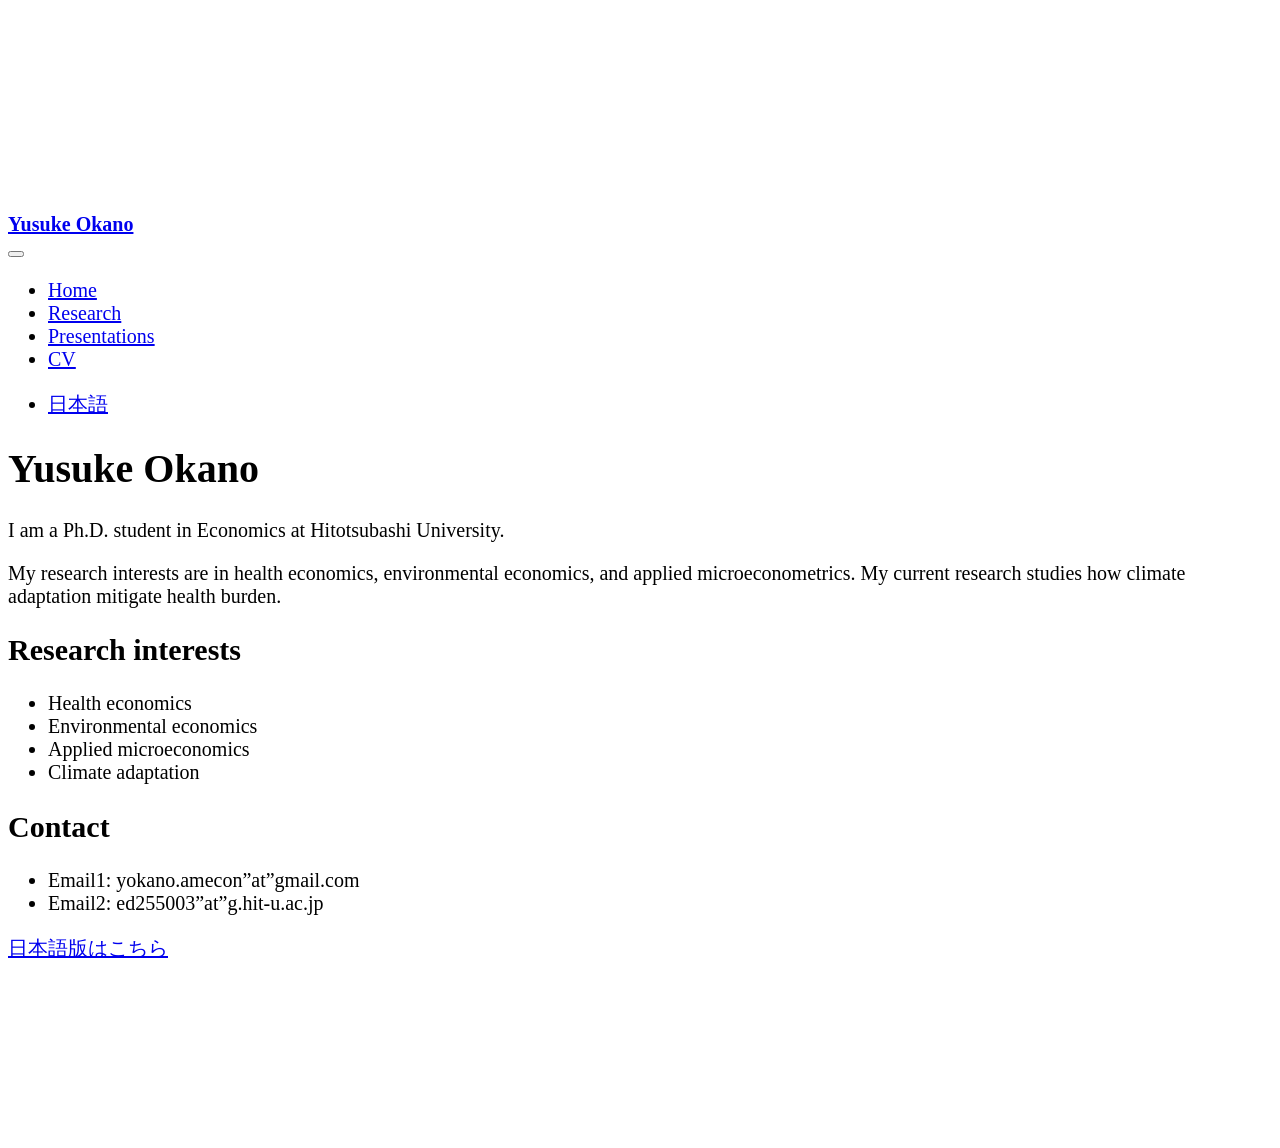
==== index.html @ 9a0e50be "Built site for gh-pages" ====
<!DOCTYPE html>
<html xmlns="http://www.w3.org/1999/xhtml" lang="en" xml:lang="en"><head>

<meta charset="utf-8">
<meta name="generator" content="quarto-1.9.38">

<meta name="viewport" content="width=device-width, initial-scale=1.0, user-scalable=yes">


<title>Yusuke Okano</title>
<style>
/* Default styles provided by pandoc.
** See https://pandoc.org/MANUAL.html#variables-for-html for config info.
*/
code{white-space: pre-wrap;}
span.smallcaps{font-variant: small-caps;}
div.columns{display: flex; gap: min(4vw, 1.5em);}
div.column{flex: auto; overflow-x: auto;}
div.hanging-indent{margin-left: 1.5em; text-indent: -1.5em;}
ul.task-list{list-style: none;}
ul.task-list li input[type="checkbox"] {
  width: 0.8em;
  margin: 0 0.8em 0.2em -1em; /* quarto-specific, see https://github.com/quarto-dev/quarto-cli/issues/4556 */ 
  vertical-align: middle;
}
</style>


<script src="site_libs/quarto-nav/quarto-nav.js"></script>
<script src="site_libs/quarto-nav/headroom.min.js"></script>
<script src="site_libs/clipboard/clipboard.min.js"></script>
<script src="site_libs/quarto-search/autocomplete.umd.js"></script>
<script src="site_libs/quarto-search/fuse.min.js"></script>
<script src="site_libs/quarto-search/quarto-search.js"></script>
<meta name="quarto:offset" content="./">
<script src="site_libs/quarto-html/quarto.js" type="module"></script>
<script src="site_libs/quarto-html/tabsets/tabsets.js" type="module"></script>
<script src="site_libs/quarto-html/popper.min.js"></script>
<script src="site_libs/quarto-html/tippy.umd.min.js"></script>
<script src="site_libs/quarto-html/anchor.min.js"></script>
<link href="site_libs/quarto-html/tippy.css" rel="stylesheet">
<link href="site_libs/quarto-html/quarto-syntax-highlighting-15634bcf2e68342d4ad2dfa704d543f6.css" rel="stylesheet" id="quarto-text-highlighting-styles">
<script src="site_libs/bootstrap/bootstrap.min.js"></script>
<link href="site_libs/bootstrap/bootstrap-icons.css" rel="stylesheet">
<link href="site_libs/bootstrap/bootstrap-a0f9fd0d421825b736dc1bbcbcba2219.min.css" rel="stylesheet" append-hash="true" id="quarto-bootstrap" data-mode="light">
<script id="quarto-search-options" type="application/json">{
  "location": "navbar",
  "copy-button": false,
  "collapse-after": 3,
  "panel-placement": "end",
  "type": "overlay",
  "limit": 50,
  "keyboard-shortcut": [
    "f",
    "/",
    "s"
  ],
  "show-item-context": false,
  "language": {
    "search-no-results-text": "No results",
    "search-matching-documents-text": "matching documents",
    "search-copy-link-title": "Copy link to search",
    "search-hide-matches-text": "Hide additional matches",
    "search-more-match-text": "more match in this document",
    "search-more-matches-text": "more matches in this document",
    "search-clear-button-title": "Clear",
    "search-text-placeholder": "",
    "search-detached-cancel-button-title": "Cancel",
    "search-submit-button-title": "Submit",
    "search-label": "Search"
  }
}</script>


<link rel="stylesheet" href="styles.css">
</head>

<body class="nav-fixed fullcontent quarto-light">

<div id="quarto-search-results"></div>
  <header id="quarto-header" class="headroom fixed-top">
    <nav class="navbar navbar-expand-lg " data-bs-theme="dark">
      <div class="navbar-container container-fluid">
      <div class="navbar-brand-container mx-auto">
    <a class="navbar-brand" href="./index.html">
    <span class="navbar-title">Yusuke Okano</span>
    </a>
  </div>
            <div id="quarto-search" class="" title="Search"></div>
          <button class="navbar-toggler" type="button" data-bs-toggle="collapse" data-bs-target="#navbarCollapse" aria-controls="navbarCollapse" role="menu" aria-expanded="false" aria-label="Toggle navigation" onclick="if (window.quartoToggleHeadroom) { window.quartoToggleHeadroom(); }">
  <span class="navbar-toggler-icon"></span>
</button>
          <div class="collapse navbar-collapse" id="navbarCollapse">
            <ul class="navbar-nav navbar-nav-scroll me-auto">
  <li class="nav-item">
    <a class="nav-link active" href="./index.html" aria-current="page"> 
<span class="menu-text">Home</span></a>
  </li>  
  <li class="nav-item">
    <a class="nav-link" href="./research.html"> 
<span class="menu-text">Research</span></a>
  </li>  
  <li class="nav-item">
    <a class="nav-link" href="./presentations.html"> 
<span class="menu-text">Presentations</span></a>
  </li>  
  <li class="nav-item">
    <a class="nav-link" href="./cv.html"> 
<span class="menu-text">CV</span></a>
  </li>  
</ul>
            <ul class="navbar-nav navbar-nav-scroll ms-auto">
  <li class="nav-item">
    <a class="nav-link" href="./index-ja.html"> 
<span class="menu-text">日本語</span></a>
  </li>  
</ul>
          </div> <!-- /navcollapse -->
            <div class="quarto-navbar-tools">
</div>
      </div> <!-- /container-fluid -->
    </nav>
</header>
<!-- content -->
<div id="quarto-content" class="quarto-container page-columns page-rows-contents page-layout-article page-navbar">
<!-- sidebar -->
<!-- margin-sidebar -->
    
<!-- main -->
<main class="content" id="quarto-document-content">

<header id="title-block-header" class="quarto-title-block default">
<div class="quarto-title">
<h1 class="title">Yusuke Okano</h1>
</div>



<div class="quarto-title-meta">

    
  
    
  </div>
  


</header>


<p>I am a Ph.D.&nbsp;student in Economics at Hitotsubashi University.</p>
<p>My research interests are in health economics, environmental economics, and applied microeconometrics. My current research studies how climate adaptation mitigate health burden.</p>
<section id="research-interests" class="level2">
<h2 class="anchored" data-anchor-id="research-interests">Research interests</h2>
<ul>
<li>Health economics</li>
<li>Environmental economics</li>
<li>Applied microeconomics</li>
<li>Climate adaptation</li>
</ul>
</section>
<section id="contact" class="level2">
<h2 class="anchored" data-anchor-id="contact">Contact</h2>
<ul>
<li>Email1: yokano.amecon”at”gmail.com</li>
<li>Email2: ed255003”at”g.hit-u.ac.jp</li>
</ul>
<p><a href="index-ja.html">日本語版はこちら</a></p>


</section>

</main> <!-- /main -->
<script id="quarto-html-after-body" type="application/javascript">
  window.document.addEventListener("DOMContentLoaded", function (event) {
    const icon = "";
    const anchorJS = new window.AnchorJS();
    anchorJS.options = {
      placement: 'right',
      icon: icon
    };
    anchorJS.add('.anchored');
    const isCodeAnnotation = (el) => {
      for (const clz of el.classList) {
        if (clz.startsWith('code-annotation-')) {                     
          return true;
        }
      }
      return false;
    }
    const onCopySuccess = function(e) {
      // button target
      const button = e.trigger;
      // don't keep focus
      button.blur();
      // flash "checked"
      button.classList.add('code-copy-button-checked');
      var currentTitle = button.getAttribute("title");
      button.setAttribute("title", "Copied!");
      let tooltip;
      if (window.bootstrap) {
        button.setAttribute("data-bs-toggle", "tooltip");
        button.setAttribute("data-bs-placement", "left");
        button.setAttribute("data-bs-title", "Copied!");
        tooltip = new bootstrap.Tooltip(button, 
          { trigger: "manual", 
            customClass: "code-copy-button-tooltip",
            offset: [0, -8]});
        tooltip.show();    
      }
      setTimeout(function() {
        if (tooltip) {
          tooltip.hide();
          button.removeAttribute("data-bs-title");
          button.removeAttribute("data-bs-toggle");
          button.removeAttribute("data-bs-placement");
        }
        button.setAttribute("title", currentTitle);
        button.classList.remove('code-copy-button-checked');
      }, 1000);
      // clear code selection
      e.clearSelection();
    }
    const getTextToCopy = function(trigger) {
      const outerScaffold = trigger.parentElement.cloneNode(true);
      const codeEl = outerScaffold.querySelector('code');
      for (const childEl of codeEl.children) {
        if (isCodeAnnotation(childEl)) {
          childEl.remove();
        }
      }
      return codeEl.innerText;
    }
    const clipboard = new window.ClipboardJS('.code-copy-button:not([data-in-quarto-modal])', {
      text: getTextToCopy
    });
    clipboard.on('success', onCopySuccess);
    if (window.document.getElementById('quarto-embedded-source-code-modal')) {
      const clipboardModal = new window.ClipboardJS('.code-copy-button[data-in-quarto-modal]', {
        text: getTextToCopy,
        container: window.document.getElementById('quarto-embedded-source-code-modal')
      });
      clipboardModal.on('success', onCopySuccess);
    }
      var localhostRegex = new RegExp(/^(?:http|https):\/\/localhost\:?[0-9]*\//);
      var mailtoRegex = new RegExp(/^mailto:/);
        var filterRegex = new RegExp("https:\/\/Yusuke-OKANO\.github\.io\/");
      var isInternal = (href) => {
          return filterRegex.test(href) || localhostRegex.test(href) || mailtoRegex.test(href);
      }
      // Inspect non-navigation links and adorn them if external
     var links = window.document.querySelectorAll('a[href]:not(.nav-link):not(.navbar-brand):not(.toc-action):not(.sidebar-link):not(.sidebar-item-toggle):not(.pagination-link):not(.no-external):not([aria-hidden]):not(.dropdown-item):not(.quarto-navigation-tool):not(.about-link)');
      for (var i=0; i<links.length; i++) {
        const link = links[i];
        if (!isInternal(link.href)) {
          // undo the damage that might have been done by quarto-nav.js in the case of
          // links that we want to consider external
          if (link.dataset.originalHref !== undefined) {
            link.href = link.dataset.originalHref;
          }
        }
      }
    function tippyHover(el, contentFn, onTriggerFn, onUntriggerFn) {
      const config = {
        allowHTML: true,
        maxWidth: 500,
        delay: 100,
        arrow: false,
        appendTo: function(el) {
            return el.parentElement;
        },
        interactive: true,
        interactiveBorder: 10,
        theme: 'quarto',
        placement: 'bottom-start',
      };
      if (contentFn) {
        config.content = contentFn;
      }
      if (onTriggerFn) {
        config.onTrigger = onTriggerFn;
      }
      if (onUntriggerFn) {
        config.onUntrigger = onUntriggerFn;
      }
      window.tippy(el, config); 
    }
    const noterefs = window.document.querySelectorAll('a[role="doc-noteref"]');
    for (var i=0; i<noterefs.length; i++) {
      const ref = noterefs[i];
      tippyHover(ref, function() {
        // use id or data attribute instead here
        let href = ref.getAttribute('data-footnote-href') || ref.getAttribute('href');
        try { href = new URL(href).hash; } catch {}
        const id = href.replace(/^#\/?/, "");
        const note = window.document.getElementById(id);
        if (note) {
          return note.innerHTML;
        } else {
          return "";
        }
      });
    }
    const xrefs = window.document.querySelectorAll('a.quarto-xref');
    const processXRef = (id, note) => {
      // Strip column container classes
      const stripColumnClz = (el) => {
        el.classList.remove("page-full", "page-columns");
        if (el.children) {
          for (const child of el.children) {
            stripColumnClz(child);
          }
        }
      }
      stripColumnClz(note)
      if (id === null || id.startsWith('sec-')) {
        // Special case sections, only their first couple elements
        const container = document.createElement("div");
        if (note.children && note.children.length > 2) {
          container.appendChild(note.children[0].cloneNode(true));
          for (let i = 1; i < note.children.length; i++) {
            const child = note.children[i];
            if (child.tagName === "P" && child.innerText === "") {
              continue;
            } else {
              container.appendChild(child.cloneNode(true));
              break;
            }
          }
          if (window.Quarto?.typesetMath) {
            window.Quarto.typesetMath(container);
          }
          return container.innerHTML
        } else {
          if (window.Quarto?.typesetMath) {
            window.Quarto.typesetMath(note);
          }
          return note.innerHTML;
        }
      } else {
        // Remove any anchor links if they are present
        const anchorLink = note.querySelector('a.anchorjs-link');
        if (anchorLink) {
          anchorLink.remove();
        }
        if (window.Quarto?.typesetMath) {
          window.Quarto.typesetMath(note);
        }
        if (note.classList.contains("callout")) {
          return note.outerHTML;
        } else {
          return note.innerHTML;
        }
      }
    }
    for (var i=0; i<xrefs.length; i++) {
      const xref = xrefs[i];
      tippyHover(xref, undefined, function(instance) {
        instance.disable();
        let url = xref.getAttribute('href');
        let hash = undefined; 
        if (url.startsWith('#')) {
          hash = url;
        } else {
          try { hash = new URL(url).hash; } catch {}
        }
        if (hash) {
          const id = hash.replace(/^#\/?/, "");
          const note = window.document.getElementById(id);
          if (note !== null) {
            try {
              const html = processXRef(id, note.cloneNode(true));
              instance.setContent(html);
            } finally {
              instance.enable();
              instance.show();
            }
          } else {
            // See if we can fetch this
            fetch(url.split('#')[0])
            .then(res => res.text())
            .then(html => {
              const parser = new DOMParser();
              const htmlDoc = parser.parseFromString(html, "text/html");
              const note = htmlDoc.getElementById(id);
              if (note !== null) {
                const html = processXRef(id, note);
                instance.setContent(html);
              } 
            }).finally(() => {
              instance.enable();
              instance.show();
            });
          }
        } else {
          // See if we can fetch a full url (with no hash to target)
          // This is a special case and we should probably do some content thinning / targeting
          fetch(url)
          .then(res => res.text())
          .then(html => {
            const parser = new DOMParser();
            const htmlDoc = parser.parseFromString(html, "text/html");
            const note = htmlDoc.querySelector('main.content');
            if (note !== null) {
              // This should only happen for chapter cross references
              // (since there is no id in the URL)
              // remove the first header
              if (note.children.length > 0 && note.children[0].tagName === "HEADER") {
                note.children[0].remove();
              }
              const html = processXRef(null, note);
              instance.setContent(html);
            } 
          }).finally(() => {
            instance.enable();
            instance.show();
          });
        }
      }, function(instance) {
      });
    }
        let selectedAnnoteEl;
        const selectorForAnnotation = ( cell, annotation) => {
          let cellAttr = 'data-code-cell="' + cell + '"';
          let lineAttr = 'data-code-annotation="' +  annotation + '"';
          const selector = 'span[' + cellAttr + '][' + lineAttr + ']';
          return selector;
        }
        const selectCodeLines = (annoteEl) => {
          const doc = window.document;
          const targetCell = annoteEl.getAttribute("data-target-cell");
          const targetAnnotation = annoteEl.getAttribute("data-target-annotation");
          const annoteSpan = window.document.querySelector(selectorForAnnotation(targetCell, targetAnnotation));
          const lines = annoteSpan.getAttribute("data-code-lines").split(",");
          const lineIds = lines.map((line) => {
            return targetCell + "-" + line;
          })
          let top = null;
          let height = null;
          let parent = null;
          if (lineIds.length > 0) {
              //compute the position of the single el (top and bottom and make a div)
              const el = window.document.getElementById(lineIds[0]);
              top = el.offsetTop;
              height = el.offsetHeight;
              parent = el.parentElement.parentElement;
            if (lineIds.length > 1) {
              const lastEl = window.document.getElementById(lineIds[lineIds.length - 1]);
              const bottom = lastEl.offsetTop + lastEl.offsetHeight;
              height = bottom - top;
            }
            if (top !== null && height !== null && parent !== null) {
              // cook up a div (if necessary) and position it 
              let div = window.document.getElementById("code-annotation-line-highlight");
              if (div === null) {
                div = window.document.createElement("div");
                div.setAttribute("id", "code-annotation-line-highlight");
                div.style.position = 'absolute';
                parent.appendChild(div);
              }
              div.style.top = top - 2 + "px";
              div.style.height = height + 4 + "px";
              div.style.left = 0;
              let gutterDiv = window.document.getElementById("code-annotation-line-highlight-gutter");
              if (gutterDiv === null) {
                gutterDiv = window.document.createElement("div");
                gutterDiv.setAttribute("id", "code-annotation-line-highlight-gutter");
                gutterDiv.style.position = 'absolute';
                const codeCell = window.document.getElementById(targetCell);
                const gutter = codeCell.querySelector('.code-annotation-gutter');
                gutter.appendChild(gutterDiv);
              }
              gutterDiv.style.top = top - 2 + "px";
              gutterDiv.style.height = height + 4 + "px";
            }
            selectedAnnoteEl = annoteEl;
          }
        };
        const unselectCodeLines = () => {
          const elementsIds = ["code-annotation-line-highlight", "code-annotation-line-highlight-gutter"];
          elementsIds.forEach((elId) => {
            const div = window.document.getElementById(elId);
            if (div) {
              div.remove();
            }
          });
          selectedAnnoteEl = undefined;
        };
          // Handle positioning of the toggle
      window.addEventListener(
        "resize",
        throttle(() => {
          elRect = undefined;
          if (selectedAnnoteEl) {
            selectCodeLines(selectedAnnoteEl);
          }
        }, 10)
      );
      function throttle(fn, ms) {
      let throttle = false;
      let timer;
        return (...args) => {
          if(!throttle) { // first call gets through
              fn.apply(this, args);
              throttle = true;
          } else { // all the others get throttled
              if(timer) clearTimeout(timer); // cancel #2
              timer = setTimeout(() => {
                fn.apply(this, args);
                timer = throttle = false;
              }, ms);
          }
        };
      }
        // Attach click handler to the DT
        const annoteDls = window.document.querySelectorAll('dt[data-target-cell]');
        for (const annoteDlNode of annoteDls) {
          annoteDlNode.addEventListener('click', (event) => {
            const clickedEl = event.target;
            if (clickedEl !== selectedAnnoteEl) {
              unselectCodeLines();
              const activeEl = window.document.querySelector('dt[data-target-cell].code-annotation-active');
              if (activeEl) {
                activeEl.classList.remove('code-annotation-active');
              }
              selectCodeLines(clickedEl);
              clickedEl.classList.add('code-annotation-active');
            } else {
              // Unselect the line
              unselectCodeLines();
              clickedEl.classList.remove('code-annotation-active');
            }
          });
        }
    const findCites = (el) => {
      const parentEl = el.parentElement;
      if (parentEl) {
        const cites = parentEl.dataset.cites;
        if (cites) {
          return {
            el,
            cites: cites.split(' ')
          };
        } else {
          return findCites(el.parentElement)
        }
      } else {
        return undefined;
      }
    };
    var bibliorefs = window.document.querySelectorAll('a[role="doc-biblioref"]');
    for (var i=0; i<bibliorefs.length; i++) {
      const ref = bibliorefs[i];
      const citeInfo = findCites(ref);
      if (citeInfo) {
        tippyHover(citeInfo.el, function() {
          var popup = window.document.createElement('div');
          citeInfo.cites.forEach(function(cite) {
            var citeDiv = window.document.createElement('div');
            citeDiv.classList.add('hanging-indent');
            citeDiv.classList.add('csl-entry');
            var biblioDiv = window.document.getElementById('ref-' + cite);
            if (biblioDiv) {
              citeDiv.innerHTML = biblioDiv.innerHTML;
            }
            popup.appendChild(citeDiv);
          });
          return popup.innerHTML;
        });
      }
    }
  });
  </script>
</div> <!-- /content -->




</body></html>
---- site_libs/quarto-html/tippy.css ----
.tippy-box[data-animation=fade][data-state=hidden]{opacity:0}[data-tippy-root]{max-width:calc(100vw - 10px)}.tippy-box{position:relative;background-color:#333;color:#fff;border-radius:4px;font-size:14px;line-height:1.4;white-space:normal;outline:0;transition-property:transform,visibility,opacity}.tippy-box[data-placement^=top]>.tippy-arrow{bottom:0}.tippy-box[data-placement^=top]>.tippy-arrow:before{bottom:-7px;left:0;border-width:8px 8px 0;border-top-color:initial;transform-origin:center top}.tippy-box[data-placement^=bottom]>.tippy-arrow{top:0}.tippy-box[data-placement^=bottom]>.tippy-arrow:before{top:-7px;left:0;border-width:0 8px 8px;border-bottom-color:initial;transform-origin:center bottom}.tippy-box[data-placement^=left]>.tippy-arrow{right:0}.tippy-box[data-placement^=left]>.tippy-arrow:before{border-width:8px 0 8px 8px;border-left-color:initial;right:-7px;transform-origin:center left}.tippy-box[data-placement^=right]>.tippy-arrow{left:0}.tippy-box[data-placement^=right]>.tippy-arrow:before{left:-7px;border-width:8px 8px 8px 0;border-right-color:initial;transform-origin:center right}.tippy-box[data-inertia][data-state=visible]{transition-timing-function:cubic-bezier(.54,1.5,.38,1.11)}.tippy-arrow{width:16px;height:16px;color:#333}.tippy-arrow:before{content:"";position:absolute;border-color:transparent;border-style:solid}.tippy-content{position:relative;padding:5px 9px;z-index:1}
---- site_libs/quarto-html/quarto-syntax-highlighting-15634bcf2e68342d4ad2dfa704d543f6.css ----
/* quarto syntax highlight colors */
:root {
  --quarto-hl-ot-color: #003B4F;
  --quarto-hl-at-color: #657422;
  --quarto-hl-ss-color: #20794D;
  --quarto-hl-an-color: #5E5E5E;
  --quarto-hl-fu-color: #4758AB;
  --quarto-hl-st-color: #20794D;
  --quarto-hl-cf-color: #003B4F;
  --quarto-hl-op-color: #5E5E5E;
  --quarto-hl-er-color: #AD0000;
  --quarto-hl-bn-color: #AD0000;
  --quarto-hl-al-color: #AD0000;
  --quarto-hl-va-color: #111111;
  --quarto-hl-bu-color: inherit;
  --quarto-hl-ex-color: inherit;
  --quarto-hl-pp-color: #AD0000;
  --quarto-hl-in-color: #5E5E5E;
  --quarto-hl-vs-color: #20794D;
  --quarto-hl-wa-color: #5E5E5E;
  --quarto-hl-do-color: #5E5E5E;
  --quarto-hl-im-color: #00769E;
  --quarto-hl-ch-color: #20794D;
  --quarto-hl-dt-color: #AD0000;
  --quarto-hl-fl-color: #AD0000;
  --quarto-hl-co-color: #5E5E5E;
  --quarto-hl-cv-color: #5E5E5E;
  --quarto-hl-cn-color: #8f5902;
  --quarto-hl-sc-color: #5E5E5E;
  --quarto-hl-dv-color: #AD0000;
  --quarto-hl-kw-color: #003B4F;
}

/* other quarto variables */
:root {
  --quarto-font-monospace: SFMono-Regular, Menlo, Monaco, Consolas, "Liberation Mono", "Courier New", monospace;
}

/* syntax highlight based on Pandoc's rules */
pre > code.sourceCode > span {
  color: #003B4F;
}

code.sourceCode > span {
  color: #003B4F;
}

div.sourceCode,
div.sourceCode pre.sourceCode {
  color: #003B4F;
}

/* Normal */
code span {
  color: #003B4F;
}

/* Alert */
code span.al {
  color: #AD0000;
  font-style: inherit;
}

/* Annotation */
code span.an {
  color: #5E5E5E;
  font-style: inherit;
}

/* Attribute */
code span.at {
  color: #657422;
  font-style: inherit;
}

/* BaseN */
code span.bn {
  color: #AD0000;
  font-style: inherit;
}

/* BuiltIn */
code span.bu {
  font-style: inherit;
}

/* ControlFlow */
code span.cf {
  color: #003B4F;
  font-weight: bold;
  font-style: inherit;
}

/* Char */
code span.ch {
  color: #20794D;
  font-style: inherit;
}

/* Constant */
code span.cn {
  color: #8f5902;
  font-style: inherit;
}

/* Comment */
code span.co {
  color: #5E5E5E;
  font-style: inherit;
}

/* CommentVar */
code span.cv {
  color: #5E5E5E;
  font-style: italic;
}

/* Documentation */
code span.do {
  color: #5E5E5E;
  font-style: italic;
}

/* DataType */
code span.dt {
  color: #AD0000;
  font-style: inherit;
}

/* DecVal */
code span.dv {
  color: #AD0000;
  font-style: inherit;
}

/* Error */
code span.er {
  color: #AD0000;
  font-style: inherit;
}

/* Extension */
code span.ex {
  font-style: inherit;
}

/* Float */
code span.fl {
  color: #AD0000;
  font-style: inherit;
}

/* Function */
code span.fu {
  color: #4758AB;
  font-style: inherit;
}

/* Import */
code span.im {
  color: #00769E;
  font-style: inherit;
}

/* Information */
code span.in {
  color: #5E5E5E;
  font-style: inherit;
}

/* Keyword */
code span.kw {
  color: #003B4F;
  font-weight: bold;
  font-style: inherit;
}

/* Operator */
code span.op {
  color: #5E5E5E;
  font-style: inherit;
}

/* Other */
code span.ot {
  color: #003B4F;
  font-style: inherit;
}

/* Preprocessor */
code span.pp {
  color: #AD0000;
  font-style: inherit;
}

/* SpecialChar */
code span.sc {
  color: #5E5E5E;
  font-style: inherit;
}

/* SpecialString */
code span.ss {
  color: #20794D;
  font-style: inherit;
}

/* String */
code span.st {
  color: #20794D;
  font-style: inherit;
}

/* Variable */
code span.va {
  color: #111111;
  font-style: inherit;
}

/* VerbatimString */
code span.vs {
  color: #20794D;
  font-style: inherit;
}

/* Warning */
code span.wa {
  color: #5E5E5E;
  font-style: italic;
}

.prevent-inlining {
  content: "</";
}

/*# sourceMappingURL=f23921c56f73e400b49028c9186a1aa0.css.map */
---- styles.css ----
/* css styles */
body {
  font-size: 20px;
}

.navbar-title {
  font-weight: 600;
}
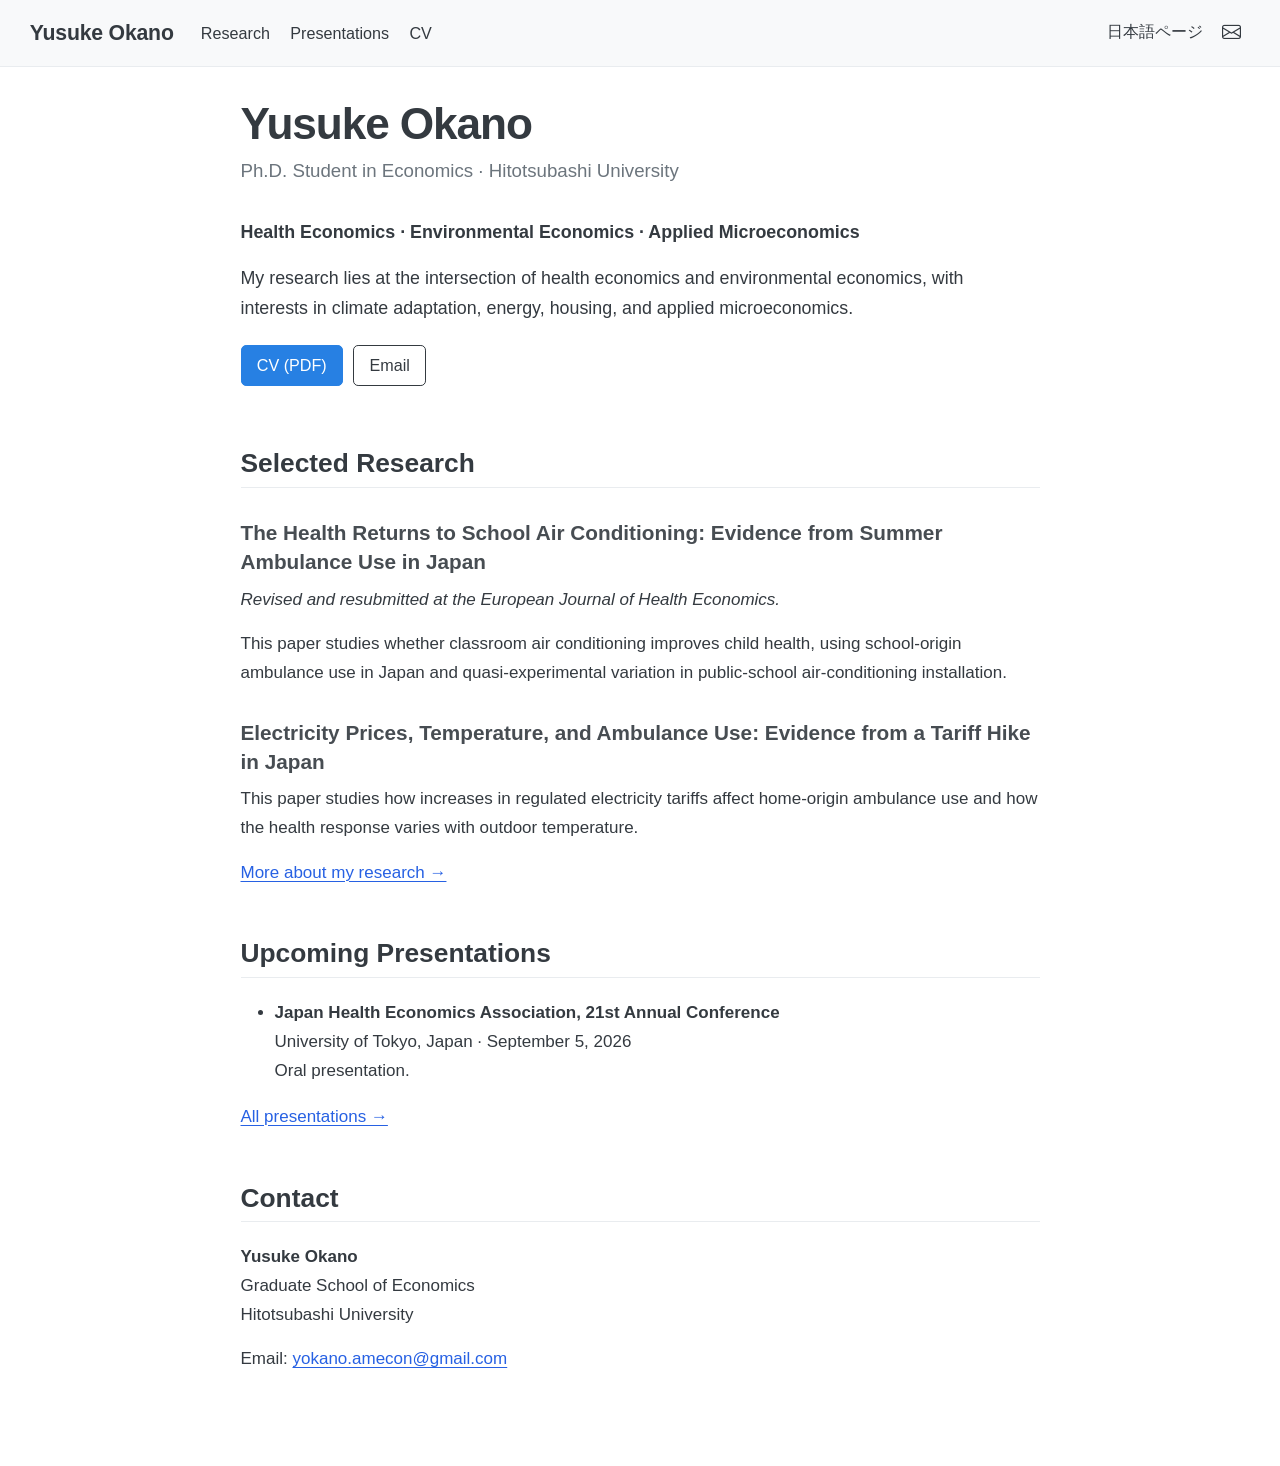
==== commit 67530876: "Built site for gh-pages" ====
--- a/index.html
+++ b/index.html
@@ -29,10 +29,6 @@
 <script src="site_libs/quarto-nav/quarto-nav.js"></script>
 <script src="site_libs/quarto-nav/headroom.min.js"></script>
 <script src="site_libs/clipboard/clipboard.min.js"></script>
-<script src="site_libs/quarto-search/autocomplete.umd.js"></script>
-<script src="site_libs/quarto-search/fuse.min.js"></script>
-<script src="site_libs/quarto-search/quarto-search.js"></script>
-<meta name="quarto:offset" content="./">
 <script src="site_libs/quarto-html/quarto.js" type="module"></script>
 <script src="site_libs/quarto-html/tabsets/tabsets.js" type="module"></script>
 <script src="site_libs/quarto-html/popper.min.js"></script>
@@ -42,20 +38,8 @@
 <link href="site_libs/quarto-html/quarto-syntax-highlighting-15634bcf2e68342d4ad2dfa704d543f6.css" rel="stylesheet" id="quarto-text-highlighting-styles">
 <script src="site_libs/bootstrap/bootstrap.min.js"></script>
 <link href="site_libs/bootstrap/bootstrap-icons.css" rel="stylesheet">
-<link href="site_libs/bootstrap/bootstrap-a0f9fd0d421825b736dc1bbcbcba2219.min.css" rel="stylesheet" append-hash="true" id="quarto-bootstrap" data-mode="light">
+<link href="site_libs/bootstrap/bootstrap-ec99a8efe510844151b90c0472fa725a.min.css" rel="stylesheet" append-hash="true" id="quarto-bootstrap" data-mode="light">
 <script id="quarto-search-options" type="application/json">{
-  "location": "navbar",
-  "copy-button": false,
-  "collapse-after": 3,
-  "panel-placement": "end",
-  "type": "overlay",
-  "limit": 50,
-  "keyboard-shortcut": [
-    "f",
-    "/",
-    "s"
-  ],
-  "show-item-context": false,
   "language": {
     "search-no-results-text": "No results",
     "search-matching-documents-text": "matching documents",
@@ -73,6 +57,9 @@
 
 
 <link rel="stylesheet" href="styles.css">
+<meta property="og:title" content="Yusuke Okano">
+<meta property="og:description" content="Ph.D.&nbsp;Student in Economics · Hitotsubashi University">
+<meta property="og:site_name" content="Yusuke Okano">
 </head>
 
 <body class="nav-fixed fullcontent quarto-light">
@@ -86,16 +73,11 @@
     <span class="navbar-title">Yusuke Okano</span>
     </a>
   </div>
-            <div id="quarto-search" class="" title="Search"></div>
           <button class="navbar-toggler" type="button" data-bs-toggle="collapse" data-bs-target="#navbarCollapse" aria-controls="navbarCollapse" role="menu" aria-expanded="false" aria-label="Toggle navigation" onclick="if (window.quartoToggleHeadroom) { window.quartoToggleHeadroom(); }">
   <span class="navbar-toggler-icon"></span>
 </button>
           <div class="collapse navbar-collapse" id="navbarCollapse">
             <ul class="navbar-nav navbar-nav-scroll me-auto">
-  <li class="nav-item">
-    <a class="nav-link active" href="./index.html" aria-current="page"> 
-<span class="menu-text">Home</span></a>
-  </li>  
   <li class="nav-item">
     <a class="nav-link" href="./research.html"> 
 <span class="menu-text">Research</span></a>
@@ -105,14 +87,19 @@
 <span class="menu-text">Presentations</span></a>
   </li>  
   <li class="nav-item">
-    <a class="nav-link" href="./cv.html"> 
+    <a class="nav-link" href="./files/CV_Yusuke_Okano.pdf"> 
 <span class="menu-text">CV</span></a>
   </li>  
 </ul>
             <ul class="navbar-nav navbar-nav-scroll ms-auto">
   <li class="nav-item">
     <a class="nav-link" href="./index-ja.html"> 
-<span class="menu-text">日本語</span></a>
+<span class="menu-text">日本語ページ</span></a>
+  </li>  
+  <li class="nav-item compact">
+    <a class="nav-link" href="mailto:yokano.amecon@gmail.com"> <i class="bi bi-envelope" role="img">
+</i> 
+<span class="menu-text"></span></a>
   </li>  
 </ul>
           </div> <!-- /navcollapse -->
@@ -132,6 +119,7 @@
 <header id="title-block-header" class="quarto-title-block default">
 <div class="quarto-title">
 <h1 class="title">Yusuke Okano</h1>
+<p class="subtitle lead">Ph.D.&nbsp;Student in Economics · Hitotsubashi University</p>
 </div>
 
 
@@ -148,24 +136,42 @@
 </header>
 
 
-<p>I am a Ph.D.&nbsp;student in Economics at Hitotsubashi University.</p>
-<p>My research interests are in health economics, environmental economics, and applied microeconometrics. My current research studies how climate adaptation mitigate health burden.</p>
-<section id="research-interests" class="level2">
-<h2 class="anchored" data-anchor-id="research-interests">Research interests</h2>
+<div class="home-intro">
+<p><strong>Health Economics · Environmental Economics · Applied Microeconomics</strong></p>
+<p>My research lies at the intersection of health economics and environmental economics, with interests in climate adaptation, energy, housing, and applied microeconomics.</p>
+</div>
+<div class="home-links">
+<p><a href="files/CV_Yusuke_Okano.pdf" class="btn btn-primary">CV (PDF)</a></p>
+<p><a href="mailto:yokano.amecon@gmail.com" class="btn btn-outline-secondary">Email</a></p>
+</div>
+<section id="selected-research" class="level2">
+<h2 class="anchored" data-anchor-id="selected-research">Selected Research</h2>
+<section id="the-health-returns-to-school-air-conditioning-evidence-from-summer-ambulance-use-in-japan" class="level3">
+<h3 class="anchored" data-anchor-id="the-health-returns-to-school-air-conditioning-evidence-from-summer-ambulance-use-in-japan">The Health Returns to School Air Conditioning: Evidence from Summer Ambulance Use in Japan</h3>
+<p><em>Revised and resubmitted at the European Journal of Health Economics.</em></p>
+<p>This paper studies whether classroom air conditioning improves child health, using school-origin ambulance use in Japan and quasi-experimental variation in public-school air-conditioning installation.</p>
+</section>
+<section id="electricity-prices-temperature-and-ambulance-use-evidence-from-a-tariff-hike-in-japan" class="level3">
+<h3 class="anchored" data-anchor-id="electricity-prices-temperature-and-ambulance-use-evidence-from-a-tariff-hike-in-japan">Electricity Prices, Temperature, and Ambulance Use: Evidence from a Tariff Hike in Japan</h3>
+<p>This paper studies how increases in regulated electricity tariffs affect home-origin ambulance use and how the health response varies with outdoor temperature.</p>
+<p><a href="./research.html">More about my research →</a></p>
+</section>
+</section>
+<section id="upcoming-presentations" class="level2">
+<h2 class="anchored" data-anchor-id="upcoming-presentations">Upcoming Presentations</h2>
 <ul>
-<li>Health economics</li>
-<li>Environmental economics</li>
-<li>Applied microeconomics</li>
-<li>Climate adaptation</li>
+<li><strong>Japan Health Economics Association, 21st Annual Conference</strong><br>
+University of Tokyo, Japan · September 5, 2026<br>
+Oral presentation.</li>
 </ul>
+<p><a href="./presentations.html">All presentations →</a></p>
 </section>
 <section id="contact" class="level2">
 <h2 class="anchored" data-anchor-id="contact">Contact</h2>
-<ul>
-<li>Email1: yokano.amecon”at”gmail.com</li>
-<li>Email2: ed255003”at”g.hit-u.ac.jp</li>
-</ul>
-<p><a href="index-ja.html">日本語版はこちら</a></p>
+<p><strong>Yusuke Okano</strong><br>
+Graduate School of Economics<br>
+Hitotsubashi University</p>
+<p>Email: <a href="mailto:yokano.amecon@gmail.com">yokano.amecon@gmail.com</a></p>
 
 
 </section>
@@ -244,7 +250,7 @@
     }
       var localhostRegex = new RegExp(/^(?:http|https):\/\/localhost\:?[0-9]*\//);
       var mailtoRegex = new RegExp(/^mailto:/);
-        var filterRegex = new RegExp("https:\/\/Yusuke-OKANO\.github\.io\/");
+        var filterRegex = new RegExp("https:\/\/yusuke-okano\.github\.io\/");
       var isInternal = (href) => {
           return filterRegex.test(href) || localhostRegex.test(href) || mailtoRegex.test(href);
       }
--- a/styles.css
+++ b/styles.css
@@ -1,8 +1,159 @@
-/* css styles */
+/* =========================================================
+   Yusuke Okano — Academic Website
+   ========================================================= */
+
+
+/* ---------- Base typography ---------- */
+
 body {
-  font-size: 20px;
+  font-size: 17px;
+  line-height: 1.7;
+  font-family:
+    -apple-system,
+    BlinkMacSystemFont,
+    "Segoe UI",
+    Helvetica,
+    Arial,
+    sans-serif;
+}
+
+
+/* ---------- Navigation bar ---------- */
+
+.navbar {
+  box-shadow: none;
+  border-bottom: 1px solid #e9ecef;
 }
 
 .navbar-title {
+  font-weight: 650;
+  letter-spacing: -0.01em;
+}
+
+.navbar-nav .nav-link {
+  font-size: 0.95rem;
+}
+
+
+/* ---------- Page title ---------- */
+
+.quarto-title .title {
+  font-size: 2.6rem;
+  font-weight: 700;
+  letter-spacing: -0.025em;
+  margin-bottom: 0.35rem;
+}
+
+.quarto-title .subtitle {
+  font-size: 1.1rem;
+  font-weight: 400;
+  color: #6c757d;
+}
+
+
+/* ---------- Home introduction ---------- */
+
+.home-intro {
+  max-width: 760px;
+  margin-top: 1.25rem;
+  margin-bottom: 1.25rem;
+  font-size: 1.05rem;
+}
+
+.home-intro strong {
   font-weight: 600;
+}
+
+
+/* ---------- Home buttons ---------- */
+
+.home-links {
+  display: flex;
+  flex-wrap: wrap;
+  gap: 0.6rem;
+  margin-top: 1.25rem;
+  margin-bottom: 2.75rem;
+}
+
+.home-links .btn {
+  padding: 0.45rem 0.9rem;
+  border-radius: 0.3rem;
+  font-size: 0.95rem;
+  text-decoration: none;
+}
+
+
+/* ---------- Headings ---------- */
+
+h2 {
+  margin-top: 3rem;
+  margin-bottom: 1.25rem;
+  padding-bottom: 0.4rem;
+  font-size: 1.55rem;
+  font-weight: 650;
+  border-bottom: 1px solid #e9ecef;
+}
+
+h3 {
+  margin-top: 1.8rem;
+  margin-bottom: 0.55rem;
+  font-size: 1.22rem;
+  font-weight: 650;
+  line-height: 1.4;
+}
+
+
+/* ---------- Paragraphs ---------- */
+
+p {
+  margin-bottom: 0.9rem;
+}
+
+
+/* ---------- Links ---------- */
+
+main a:not(.btn) {
+  text-underline-offset: 0.15em;
+  text-decoration-thickness: 0.06em;
+}
+
+
+/* ---------- Lists ---------- */
+
+main li {
+  margin-bottom: 0.35rem;
+}
+
+
+/* ---------- Mobile ---------- */
+
+@media (max-width: 576px) {
+
+  body {
+    font-size: 16px;
+  }
+
+  .quarto-title .title {
+    font-size: 2.15rem;
+  }
+
+  .quarto-title .subtitle {
+    font-size: 1rem;
+  }
+
+  .home-intro {
+    font-size: 1rem;
+  }
+
+  .home-links {
+    gap: 0.5rem;
+  }
+
+  h2 {
+    font-size: 1.4rem;
+  }
+
+  h3 {
+    font-size: 1.15rem;
+  }
 }
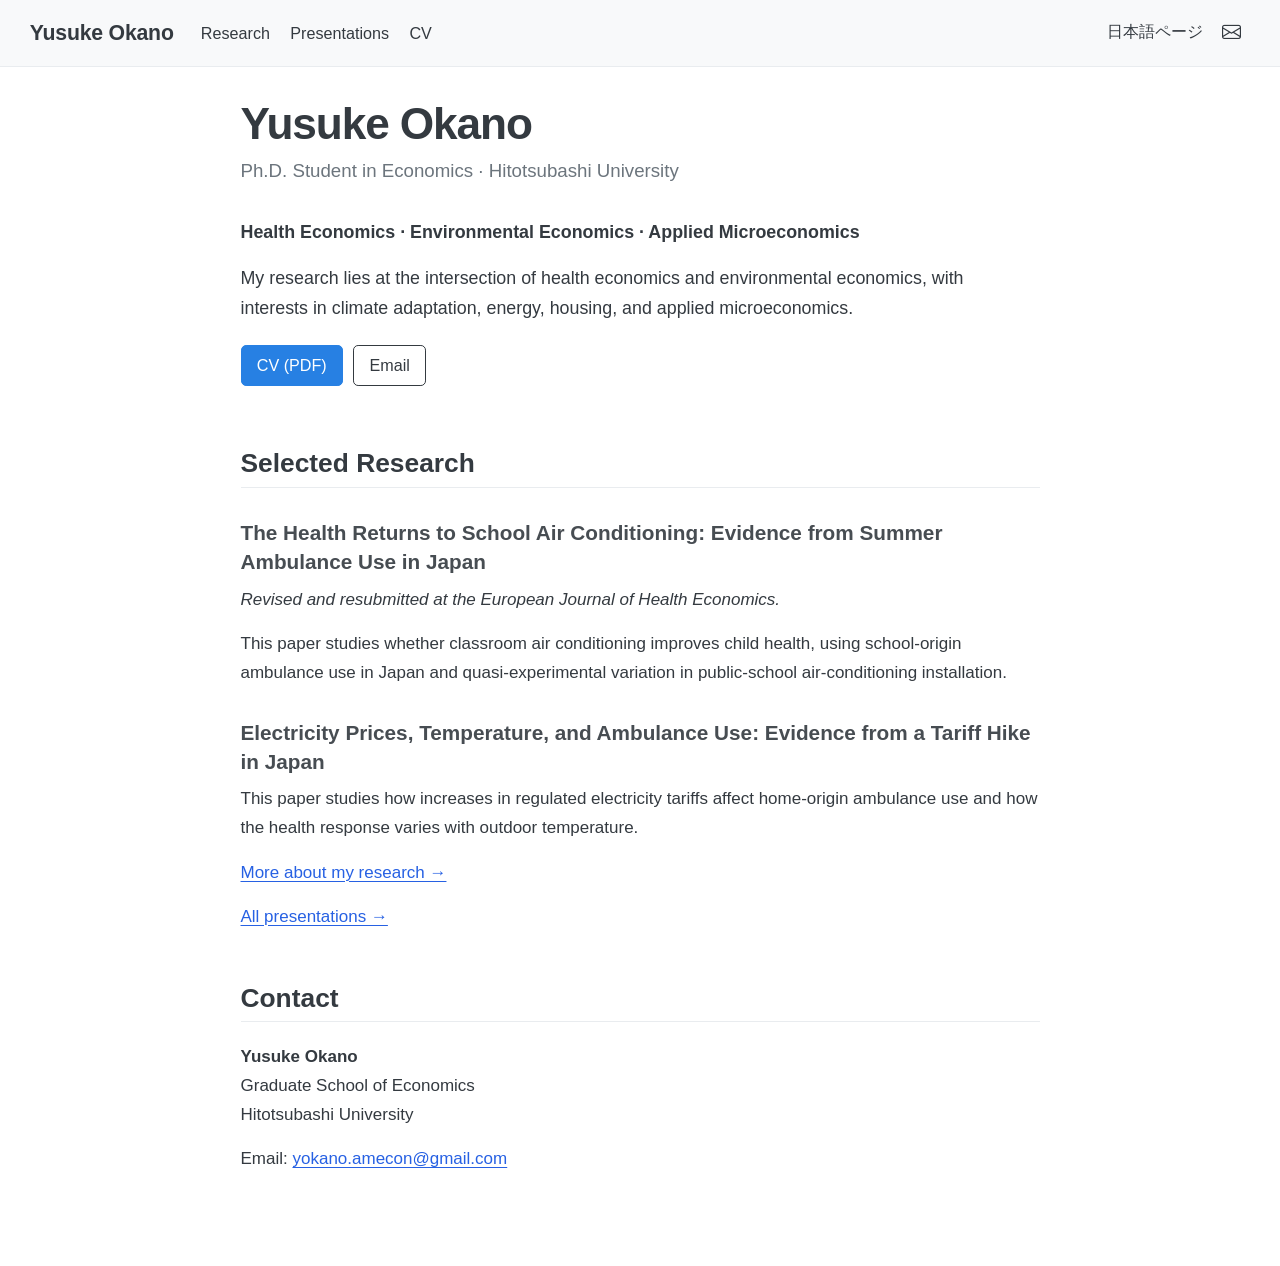
==== commit 4690b11f: "Built site for gh-pages" ====
--- a/index.html
+++ b/index.html
@@ -155,16 +155,9 @@
 <h3 class="anchored" data-anchor-id="electricity-prices-temperature-and-ambulance-use-evidence-from-a-tariff-hike-in-japan">Electricity Prices, Temperature, and Ambulance Use: Evidence from a Tariff Hike in Japan</h3>
 <p>This paper studies how increases in regulated electricity tariffs affect home-origin ambulance use and how the health response varies with outdoor temperature.</p>
 <p><a href="./research.html">More about my research →</a></p>
+<!-- ## Upcoming Presentations -->
+<p><a href="./presentations.html">All presentations →</a></p>
 </section>
-</section>
-<section id="upcoming-presentations" class="level2">
-<h2 class="anchored" data-anchor-id="upcoming-presentations">Upcoming Presentations</h2>
-<ul>
-<li><strong>Japan Health Economics Association, 21st Annual Conference</strong><br>
-University of Tokyo, Japan · September 5, 2026<br>
-Oral presentation.</li>
-</ul>
-<p><a href="./presentations.html">All presentations →</a></p>
 </section>
 <section id="contact" class="level2">
 <h2 class="anchored" data-anchor-id="contact">Contact</h2>
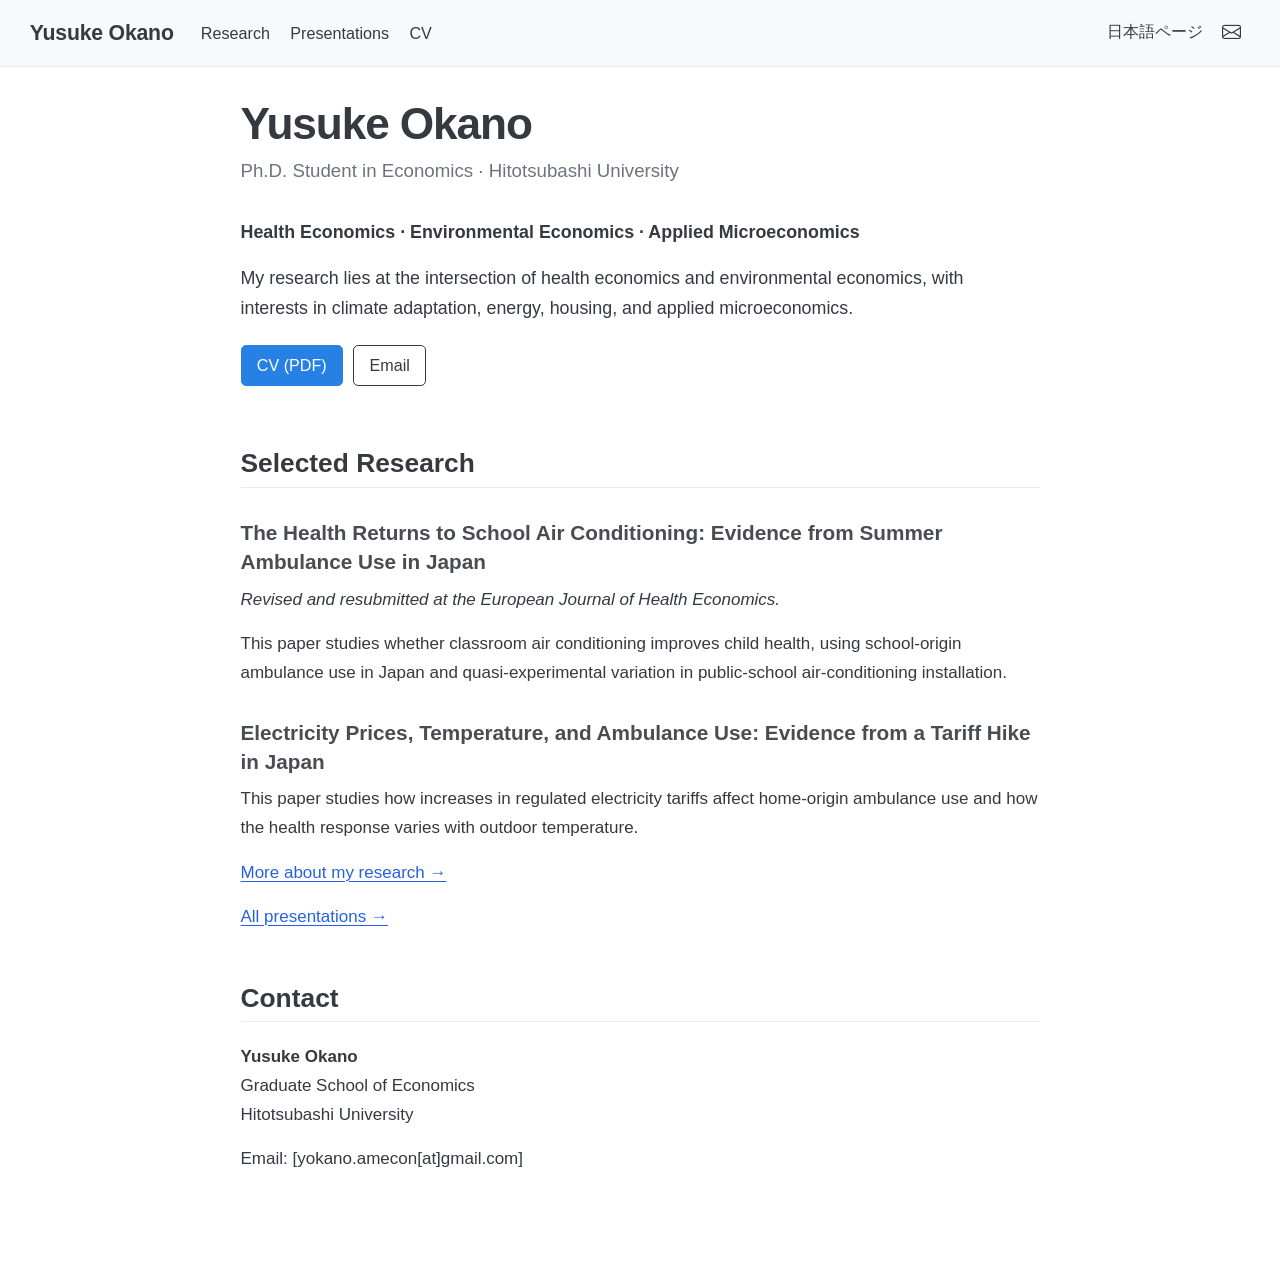
==== commit fb06ae4d: "Built site for gh-pages" ====
--- a/index.html
+++ b/index.html
@@ -164,7 +164,7 @@
 <p><strong>Yusuke Okano</strong><br>
 Graduate School of Economics<br>
 Hitotsubashi University</p>
-<p>Email: <a href="mailto:yokano.amecon@gmail.com">yokano.amecon@gmail.com</a></p>
+<p>Email: [yokano.amecon[at]gmail.com]</p>
 
 
 </section>
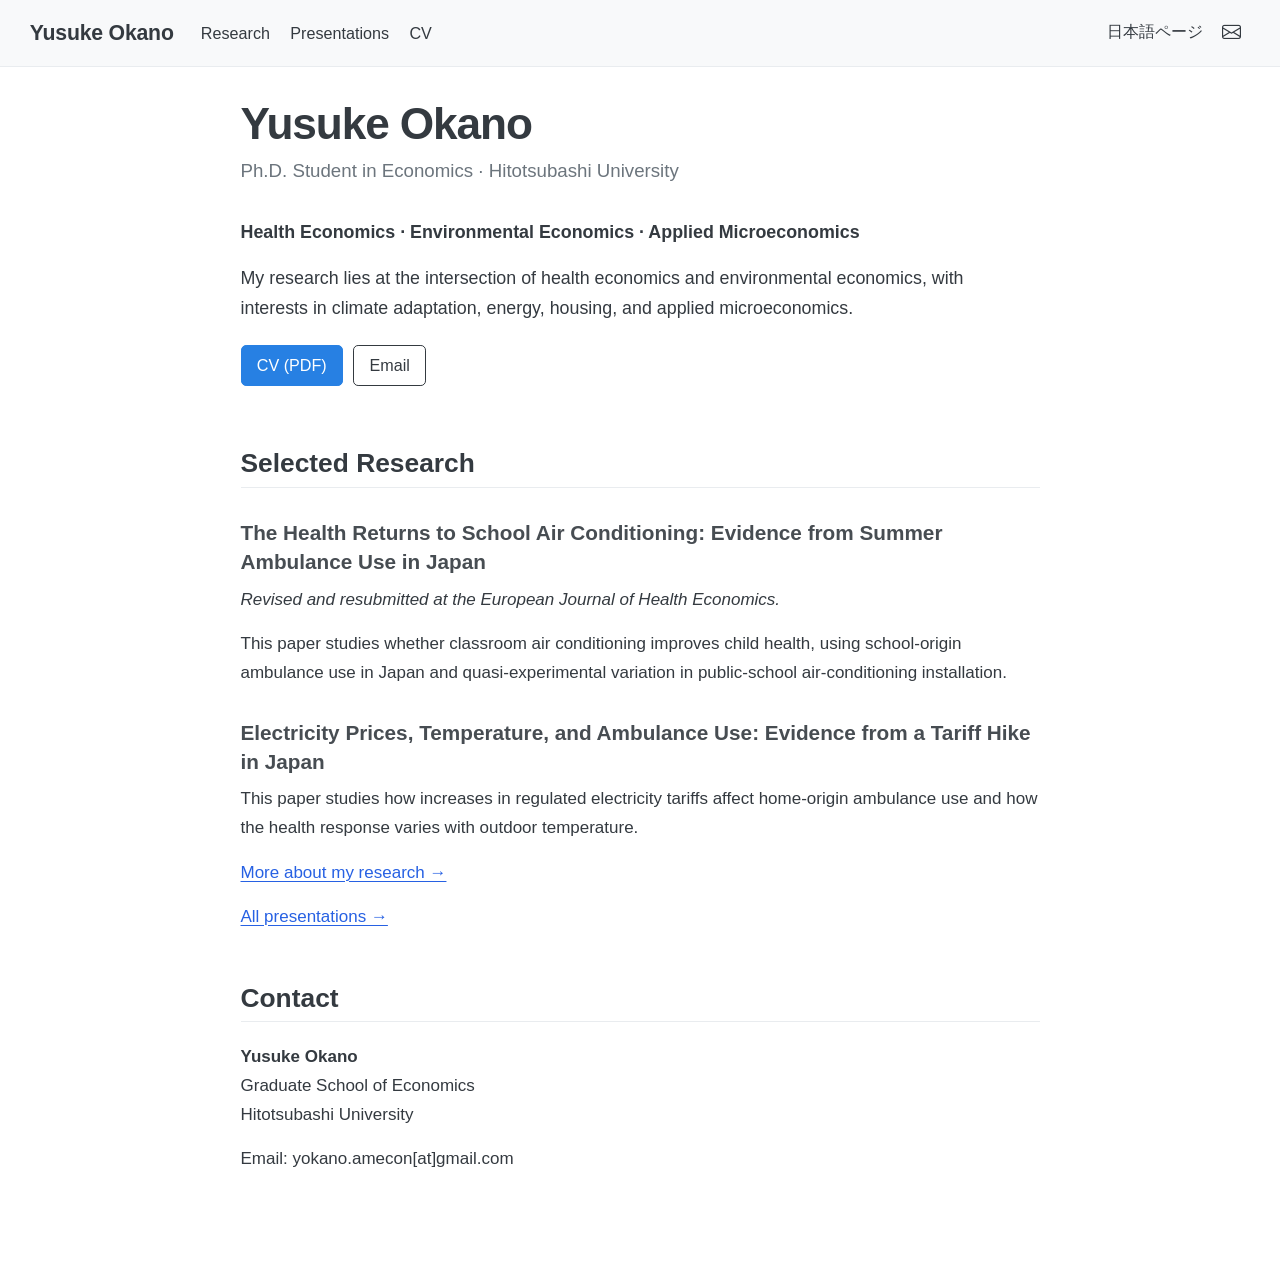
==== commit 146082fa: "Built site for gh-pages" ====
--- a/index.html
+++ b/index.html
@@ -164,7 +164,7 @@
 <p><strong>Yusuke Okano</strong><br>
 Graduate School of Economics<br>
 Hitotsubashi University</p>
-<p>Email: [yokano.amecon[at]gmail.com]</p>
+<p>Email: yokano.amecon[at]gmail.com</p>
 
 
 </section>
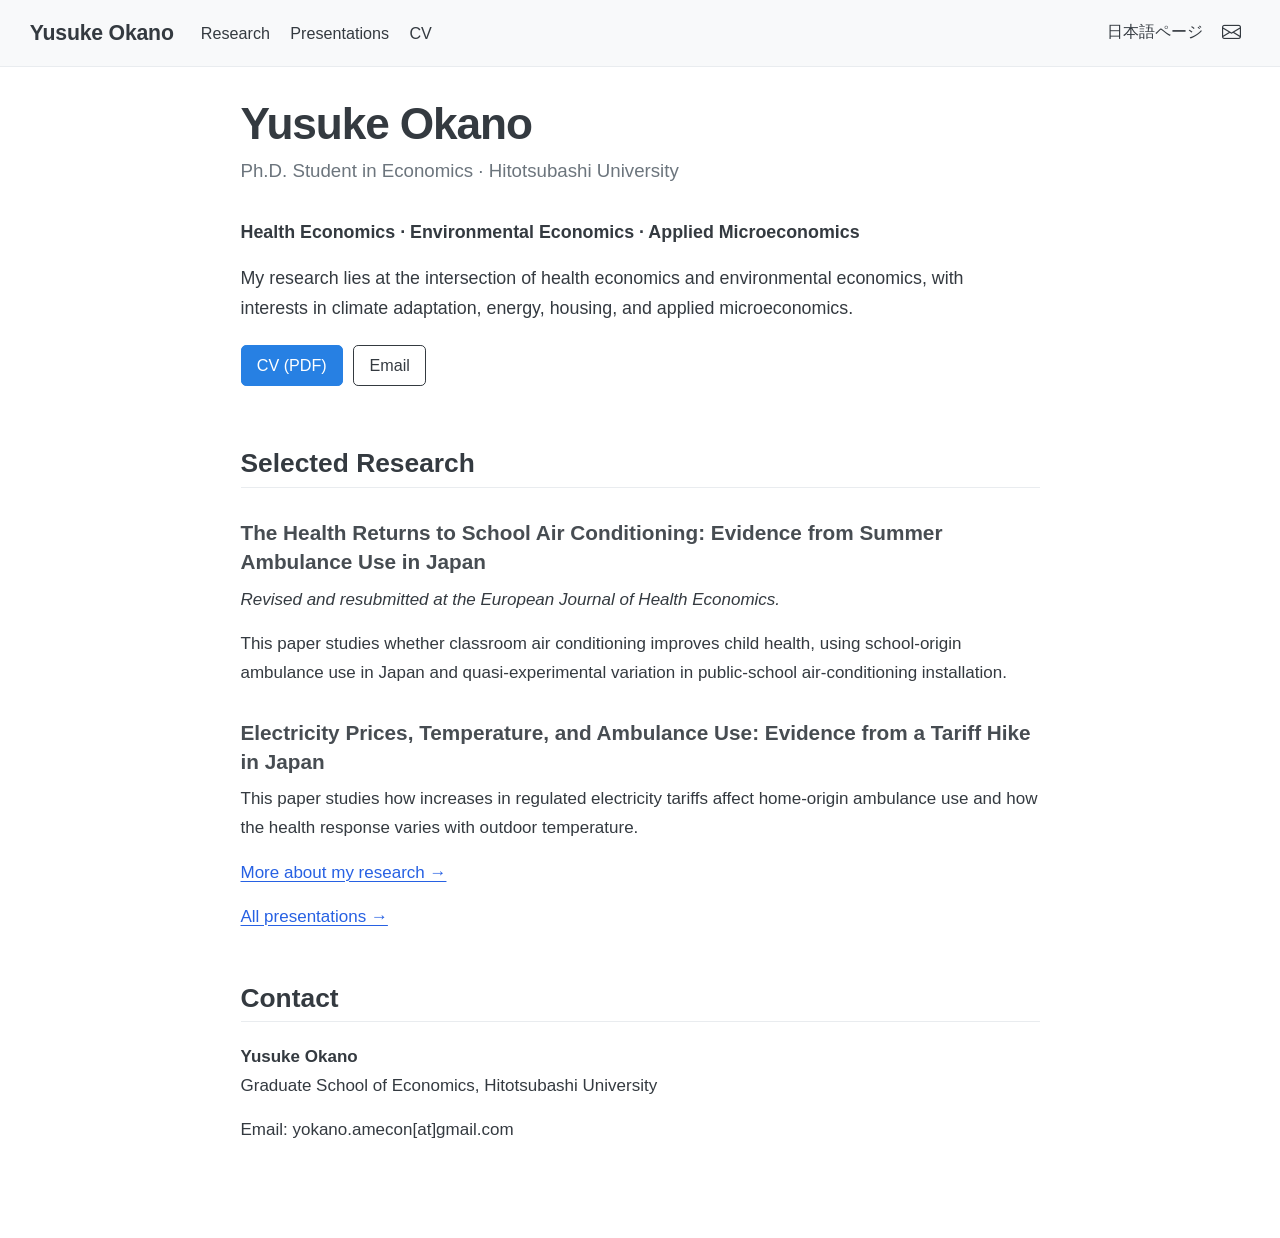
==== commit 27f16990: "Built site for gh-pages" ====
--- a/index.html
+++ b/index.html
@@ -162,8 +162,7 @@
 <section id="contact" class="level2">
 <h2 class="anchored" data-anchor-id="contact">Contact</h2>
 <p><strong>Yusuke Okano</strong><br>
-Graduate School of Economics<br>
-Hitotsubashi University</p>
+Graduate School of Economics, Hitotsubashi University</p>
 <p>Email: yokano.amecon[at]gmail.com</p>
 
 
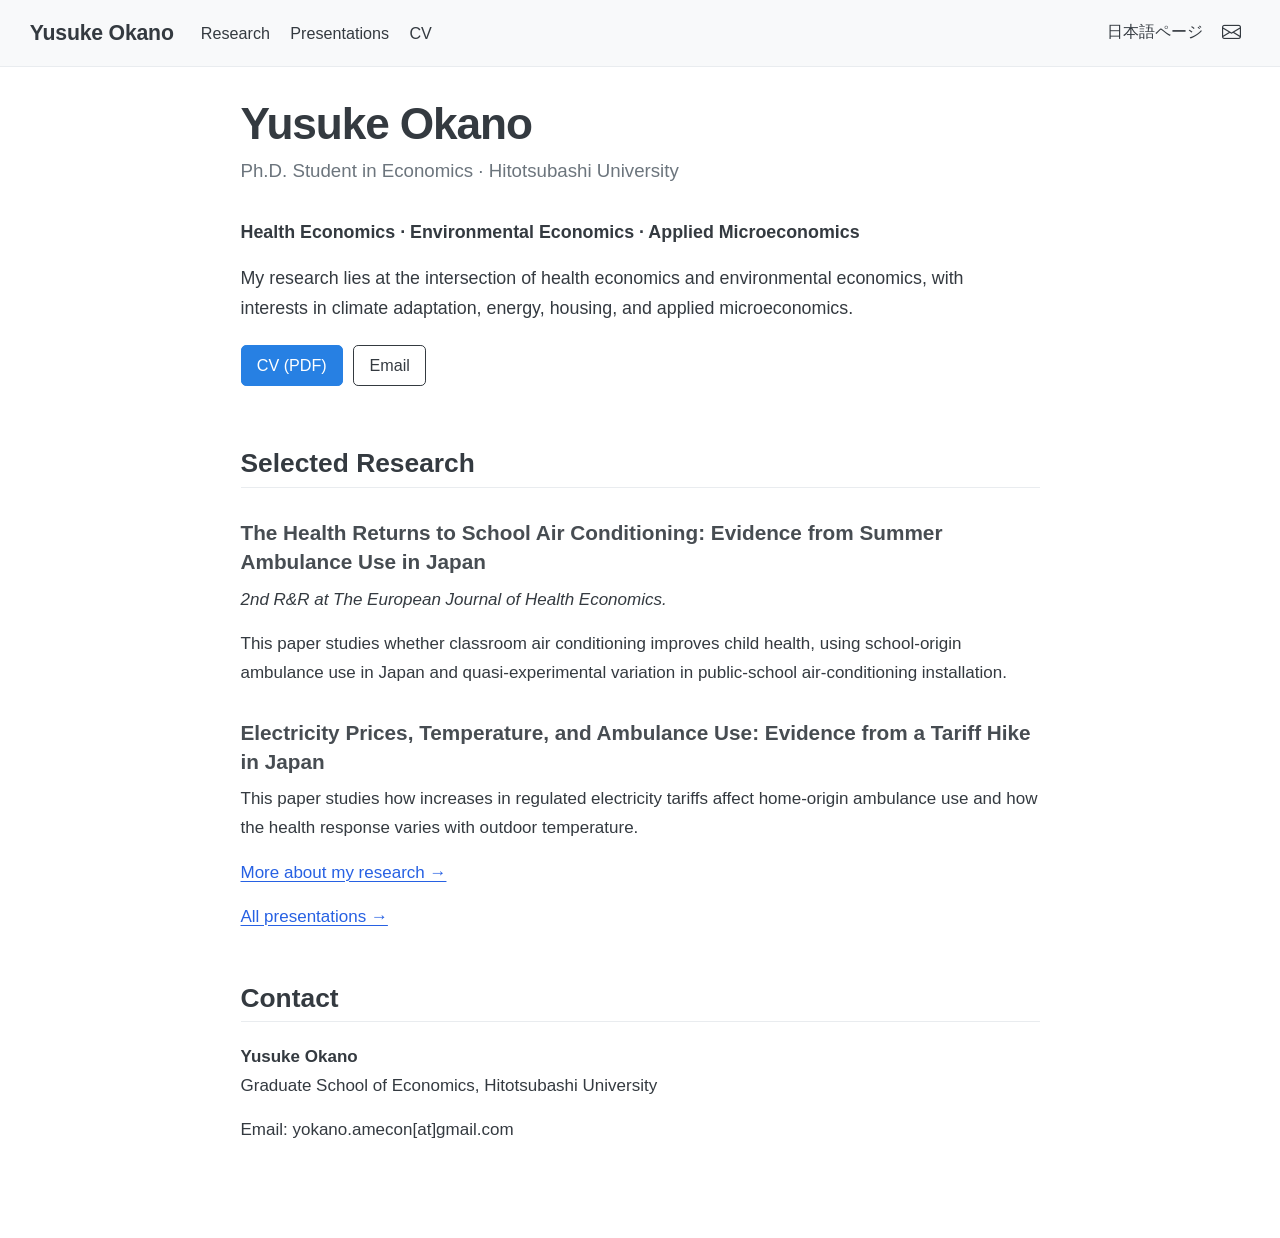
==== commit 81f31cc3: "Built site for gh-pages" ====
--- a/index.html
+++ b/index.html
@@ -148,7 +148,7 @@
 <h2 class="anchored" data-anchor-id="selected-research">Selected Research</h2>
 <section id="the-health-returns-to-school-air-conditioning-evidence-from-summer-ambulance-use-in-japan" class="level3">
 <h3 class="anchored" data-anchor-id="the-health-returns-to-school-air-conditioning-evidence-from-summer-ambulance-use-in-japan">The Health Returns to School Air Conditioning: Evidence from Summer Ambulance Use in Japan</h3>
-<p><em>Revised and resubmitted at the European Journal of Health Economics.</em></p>
+<p><em>2nd R&amp;R at The European Journal of Health Economics.</em></p>
 <p>This paper studies whether classroom air conditioning improves child health, using school-origin ambulance use in Japan and quasi-experimental variation in public-school air-conditioning installation.</p>
 </section>
 <section id="electricity-prices-temperature-and-ambulance-use-evidence-from-a-tariff-hike-in-japan" class="level3">
